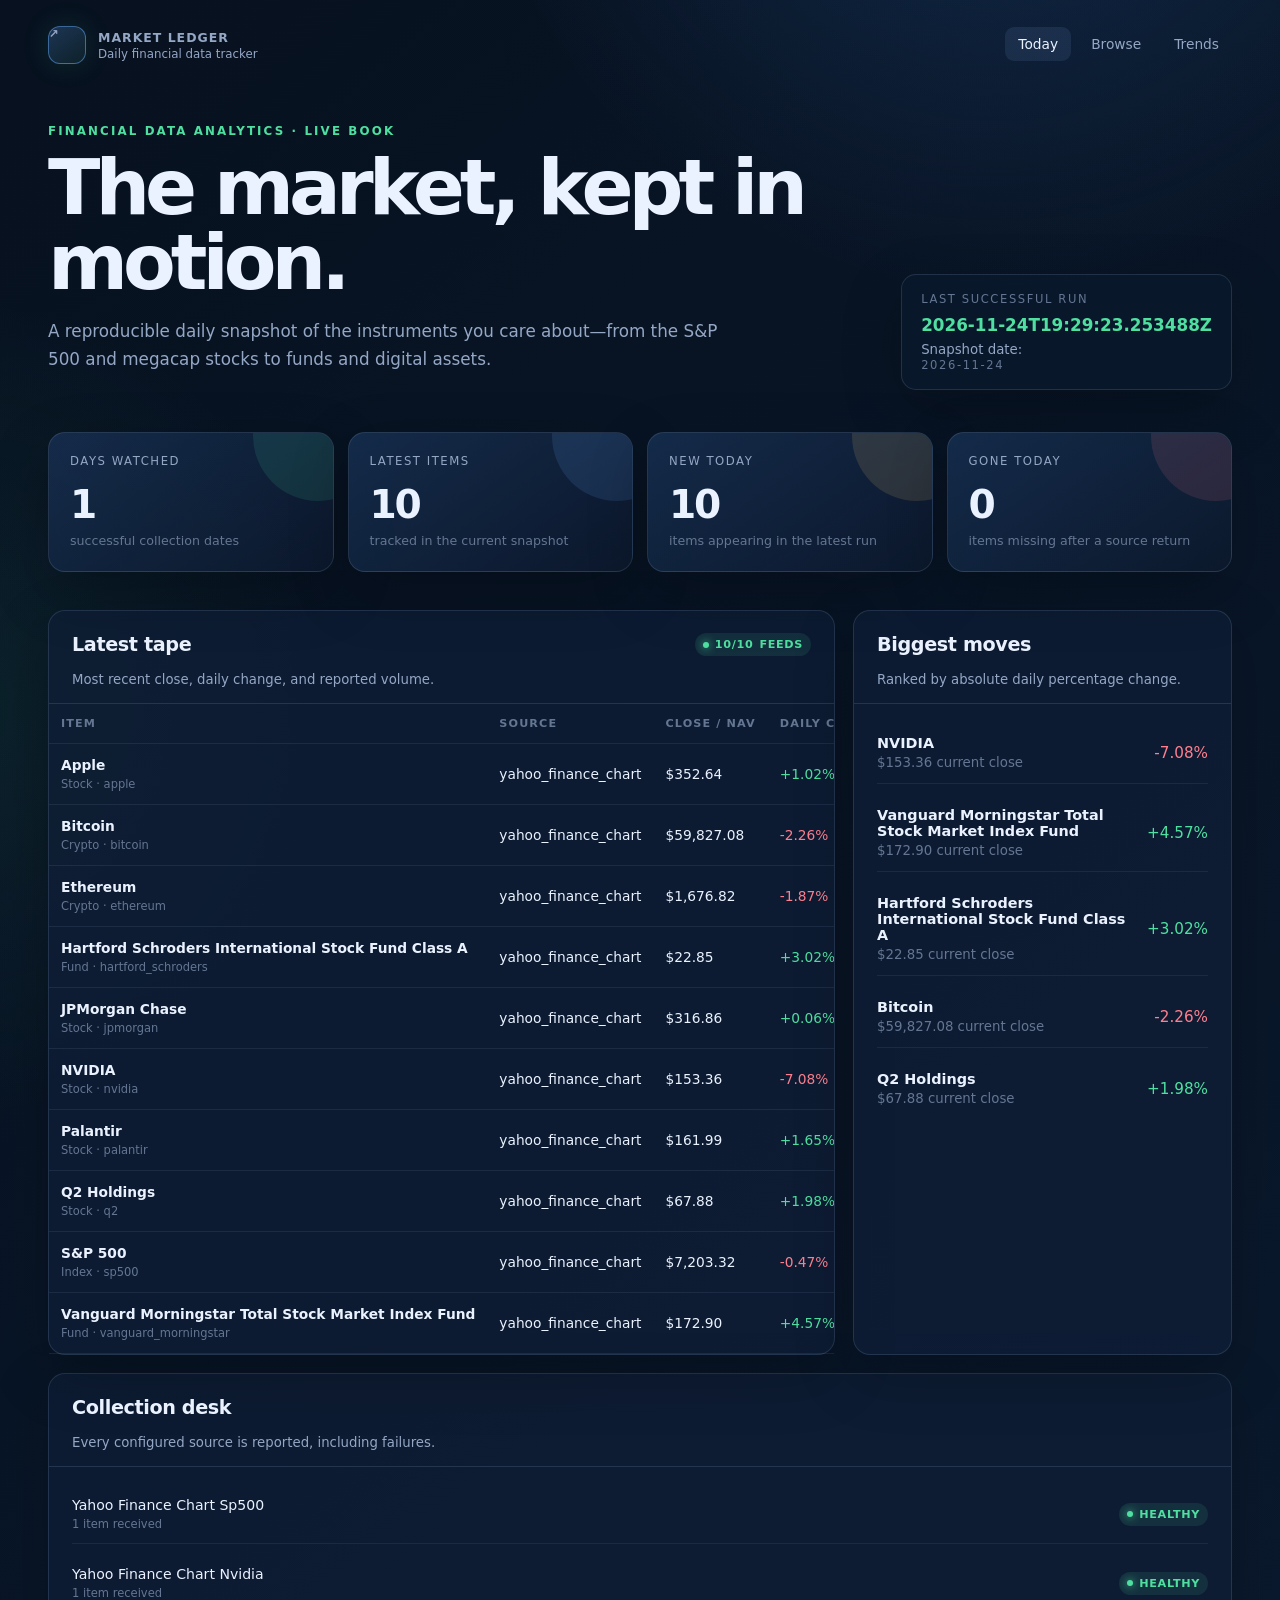
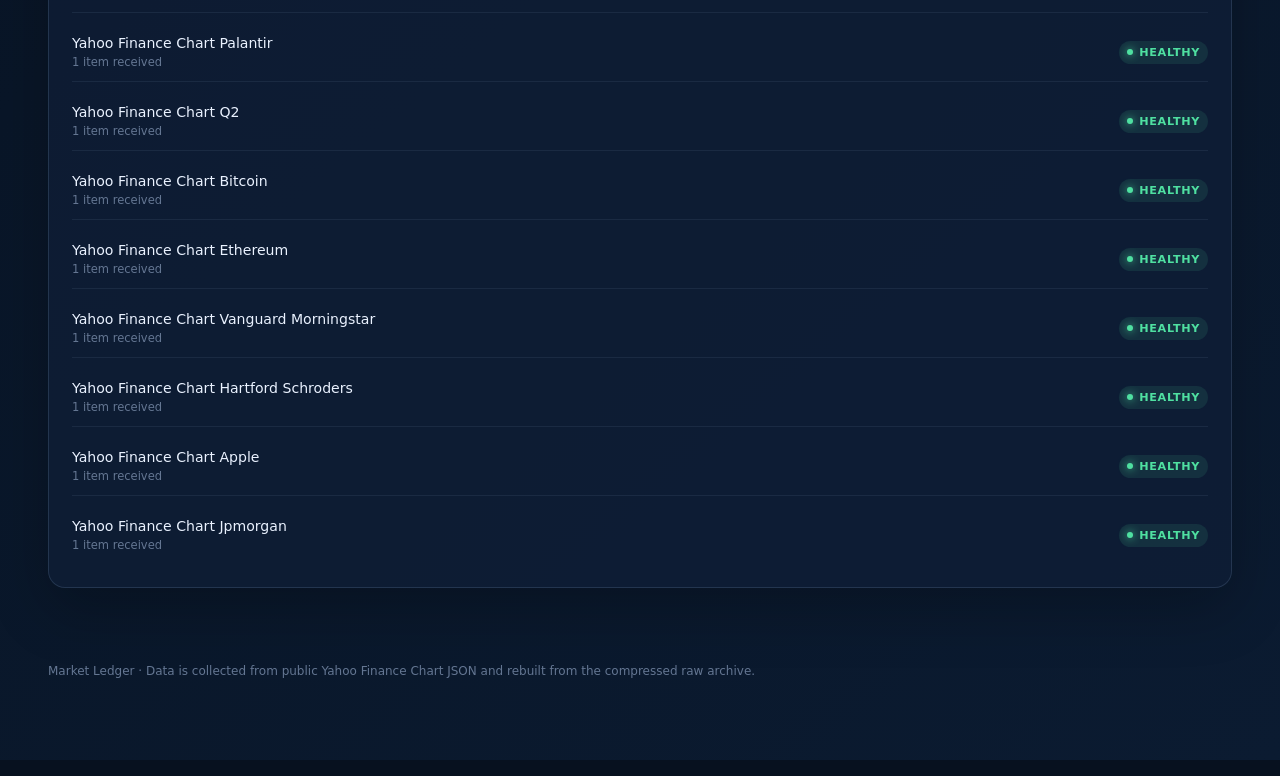
==== site/index.html @ 04d7727f "Build daily market data tracker" ====
<!doctype html>
<html lang="en">
<head>
  <meta charset="utf-8">
  <meta name="viewport" content="width=device-width, initial-scale=1">
  <meta name="theme-color" content="#07111f">
  <meta name="description" content="Daily market data tracker for ten stocks, funds, indexes, and crypto items.">
  <link rel="manifest" href="manifest.webmanifest">
  <link rel="icon" href="icon.svg" type="image/svg+xml">
  <link rel="stylesheet" href="styles.css">
  <title>Market Ledger · Today</title>
</head>
<body>
  <nav class="nav" aria-label="Primary navigation">
    <a class="brand" href="index.html"><span class="brand-mark">↗</span><span><strong>Market Ledger</strong><span>Daily financial data tracker</span></span></a>
    <div class="nav-links"><a href="index.html" aria-current="page">Today</a><a href="browse.html">Browse</a><a href="trends.html">Trends</a></div>
  </nav>
  <main class="shell">
    <section class="hero-row">
      <div>
        <p class="eyebrow">Financial Data Analytics · Live book</p>
        <h1>The market, kept in motion.</h1>
        <p class="lede">A reproducible daily snapshot of the instruments you care about—from the S&amp;P 500 and megacap stocks to funds and digital assets.</p>
      </div>
      <div class="hero-meta"><span>Last successful run</span><strong id="last-run">Loading…</strong><small>Snapshot date: <span id="run-date">—</span></small></div>
    </section>
    <section class="stat-grid" aria-label="Tracker summary">
      <article class="stat"><span class="stat-label">Days watched</span><strong class="stat-value" id="days-with-success">—</strong><span class="stat-note">successful collection dates</span></article>
      <article class="stat"><span class="stat-label">Latest items</span><strong class="stat-value" id="item-count">—</strong><span class="stat-note">tracked in the current snapshot</span></article>
      <article class="stat"><span class="stat-label">New today</span><strong class="stat-value" id="new-count">—</strong><span class="stat-note">items appearing in the latest run</span></article>
      <article class="stat"><span class="stat-label">Gone today</span><strong class="stat-value" id="gone-count">—</strong><span class="stat-note">items missing after a source return</span></article>
    </section>
    <section class="two-col">
      <article class="panel">
        <div class="panel-head"><div><h2>Latest tape</h2><p>Most recent close, daily change, and reported volume.</p></div><span class="status-pill"><span id="source-count">—</span> feeds</span></div>
        <div class="table-wrap"><table><thead><tr><th>Item</th><th>Source</th><th>Close / NAV</th><th>Daily change</th><th>Volume</th></tr></thead><tbody id="latest-values"><tr><td class="empty" colspan="5">Loading market data…</td></tr></tbody></table></div>
      </article>
      <aside class="panel"><div class="panel-head"><div><h2>Biggest moves</h2><p>Ranked by absolute daily percentage change.</p></div></div><div class="panel-body"><div class="move-list" id="biggest-moves"><div class="empty">Loading…</div></div></div></aside>
    </section>
    <section class="panel" style="margin-top:18px"><div class="panel-head"><div><h2>Collection desk</h2><p>Every configured source is reported, including failures.</p></div></div><div class="panel-body"><div class="source-list" id="source-list"><div class="empty">Loading source statuses…</div></div></div></section>
  </main>
  <footer class="footer">Market Ledger · Data is collected from public Yahoo Finance Chart JSON and rebuilt from the compressed raw archive.</footer>
  <p class="empty" data-error></p>
  <script src="app.js" defer></script>
  <script>if ("serviceWorker" in navigator) navigator.serviceWorker.register("service-worker.js");</script>
</body>
</html>
---- site/styles.css ----
:root {
  --ink: #eaf2ff;
  --muted: #94a7c5;
  --dim: #647692;
  --line: rgba(157, 183, 220, .16);
  --panel: rgba(15, 30, 54, .78);
  --panel-strong: #102442;
  --bg: #07111f;
  --bg-two: #0b1b31;
  --green: #4fe0a1;
  --blue: #66a9ff;
  --gold: #f5c66d;
  --red: #ff7f8e;
  --shadow: 0 20px 60px rgba(0, 0, 0, .24);
  font-family: Inter, ui-sans-serif, system-ui, -apple-system, BlinkMacSystemFont, "Segoe UI", sans-serif;
  color: var(--ink);
  background: var(--bg);
  font-synthesis: none;
}

* { box-sizing: border-box; }

body {
  margin: 0;
  min-width: 320px;
  min-height: 100vh;
  background:
    radial-gradient(circle at 78% -10%, rgba(67, 150, 255, .19), transparent 33rem),
    radial-gradient(circle at -5% 30%, rgba(54, 214, 149, .08), transparent 26rem),
    linear-gradient(140deg, var(--bg), var(--bg-two));
}

a { color: inherit; }

.nav {
  display: flex;
  align-items: center;
  justify-content: space-between;
  gap: 24px;
  max-width: 1240px;
  margin: 0 auto;
  padding: 24px 28px 16px;
}

.brand { display: flex; align-items: center; gap: 12px; text-decoration: none; }
.brand-mark {
  display: grid;
  place-items: center;
  width: 38px;
  height: 38px;
  border: 1px solid rgba(102, 169, 255, .5);
  border-radius: 12px;
  color: var(--green);
  background: linear-gradient(145deg, rgba(102, 169, 255, .24), rgba(79, 224, 161, .08));
  box-shadow: 0 0 28px rgba(79, 224, 161, .13);
  font-weight: 800;
}
.brand strong { display: block; letter-spacing: .08em; font-size: .78rem; text-transform: uppercase; }
.brand span { display: block; color: var(--muted); font-size: .74rem; margin-top: 2px; }
.nav-links { display: flex; gap: 7px; flex-wrap: wrap; }
.nav-links a {
  color: var(--muted);
  text-decoration: none;
  padding: 9px 13px;
  border-radius: 9px;
  font-size: .86rem;
}
.nav-links a:hover, .nav-links a[aria-current="page"] { color: var(--ink); background: rgba(116, 155, 210, .13); }

.shell { max-width: 1240px; margin: 0 auto; padding: 44px 28px 76px; }
.eyebrow { margin: 0 0 12px; color: var(--green); font-size: .74rem; font-weight: 800; letter-spacing: .18em; text-transform: uppercase; }
h1, h2, h3, p { margin-top: 0; }
h1 { max-width: 760px; margin-bottom: 16px; font-size: clamp(2.5rem, 6vw, 5.6rem); line-height: .98; letter-spacing: -.065em; }
h2 { font-size: 1.2rem; letter-spacing: -.02em; }
h3 { margin-bottom: 7px; font-size: 1rem; }
.lede { max-width: 680px; color: var(--muted); line-height: 1.7; font-size: 1.05rem; }
.hero-row { display: flex; justify-content: space-between; align-items: end; gap: 40px; margin-bottom: 42px; }
.hero-meta { min-width: 225px; padding: 17px 19px; border: 1px solid var(--line); border-radius: 15px; background: rgba(10, 25, 45, .72); box-shadow: var(--shadow); }
.hero-meta span { color: var(--dim); display: block; font-size: .72rem; letter-spacing: .14em; text-transform: uppercase; }
.hero-meta strong { display: block; margin: 9px 0 4px; color: var(--green); font-size: 1.05rem; }
.hero-meta small { color: var(--muted); }

.stat-grid { display: grid; grid-template-columns: repeat(4, minmax(0, 1fr)); gap: 14px; margin-bottom: 38px; }
.stat {
  position: relative;
  min-height: 140px;
  padding: 21px;
  overflow: hidden;
  border: 1px solid var(--line);
  border-radius: 17px;
  background: linear-gradient(145deg, rgba(22, 46, 79, .88), rgba(12, 25, 45, .85));
  box-shadow: var(--shadow);
}
.stat::after { content: ""; position: absolute; width: 130px; height: 130px; right: -50px; top: -62px; border-radius: 50%; background: rgba(79, 224, 161, .11); }
.stat:nth-child(2)::after { background: rgba(102, 169, 255, .13); }
.stat:nth-child(3)::after { background: rgba(245, 198, 109, .13); }
.stat:nth-child(4)::after { background: rgba(255, 127, 142, .12); }
.stat-label { display: block; color: var(--muted); font-size: .73rem; letter-spacing: .13em; text-transform: uppercase; }
.stat-value { display: block; margin: 17px 0 5px; font-size: 2.45rem; line-height: 1; letter-spacing: -.06em; }
.stat-note { color: var(--dim); font-size: .79rem; }

.two-col { display: grid; grid-template-columns: minmax(0, 1.35fr) minmax(300px, .65fr); gap: 18px; }
.panel { border: 1px solid var(--line); border-radius: 17px; background: var(--panel); box-shadow: var(--shadow); }
.panel-head { display: flex; align-items: start; justify-content: space-between; gap: 18px; padding: 22px 23px 16px; border-bottom: 1px solid var(--line); }
.panel-head p { margin-bottom: 0; color: var(--muted); font-size: .83rem; }
.panel-body { padding: 18px 23px 23px; }
.source-list { display: grid; gap: 10px; }
.source-row { display: flex; align-items: center; justify-content: space-between; gap: 12px; padding: 12px 0; border-bottom: 1px solid rgba(157, 183, 220, .09); }
.source-row:last-child { border-bottom: 0; }
.source-name { font-size: .88rem; }
.source-name small { display: block; color: var(--dim); margin-top: 4px; font-size: .72rem; }
.status-pill { display: inline-flex; align-items: center; gap: 6px; padding: 5px 8px; border-radius: 999px; background: rgba(79, 224, 161, .1); color: var(--green); font-size: .7rem; font-weight: 800; letter-spacing: .06em; text-transform: uppercase; }
.status-pill::before { content: ""; width: 6px; height: 6px; border-radius: 50%; background: currentColor; box-shadow: 0 0 9px currentColor; }
.status-pill.bad { background: rgba(255, 127, 142, .1); color: var(--red); }
.muted { color: var(--muted); }

.table-wrap { overflow-x: auto; }
table { width: 100%; border-collapse: collapse; font-size: .86rem; }
th, td { padding: 13px 12px; border-bottom: 1px solid rgba(157, 183, 220, .1); text-align: left; white-space: nowrap; }
th { color: var(--dim); font-size: .7rem; letter-spacing: .1em; text-transform: uppercase; font-weight: 700; }
tbody tr:hover { background: rgba(115, 160, 218, .06); }
.item-cell strong { display: block; }
.item-cell small { color: var(--dim); display: block; margin-top: 4px; }
.positive { color: var(--green); }
.negative { color: var(--red); }
.neutral { color: var(--muted); }
.big-number { font-variant-numeric: tabular-nums; }
.move-list { display: grid; gap: 10px; }
.move { display: flex; align-items: center; justify-content: space-between; gap: 12px; padding: 13px 0; border-bottom: 1px solid rgba(157, 183, 220, .09); }
.move:last-child { border-bottom: 0; }
.move strong { display: block; font-size: .9rem; }
.move small { display: block; color: var(--dim); margin-top: 4px; }
.move-value { font-size: .95rem; font-variant-numeric: tabular-nums; }

.page-title { margin-bottom: 30px; }
.page-title h1 { font-size: clamp(2.4rem, 5vw, 4.5rem); }
.controls { display: grid; grid-template-columns: 1.4fr repeat(3, minmax(130px, 1fr)); gap: 10px; padding: 15px; margin-bottom: 18px; }
label { display: grid; gap: 7px; color: var(--dim); font-size: .7rem; letter-spacing: .1em; text-transform: uppercase; }
input, select { width: 100%; border: 1px solid var(--line); border-radius: 9px; padding: 11px 12px; color: var(--ink); background: rgba(5, 15, 28, .72); font: inherit; outline: none; }
input:focus, select:focus { border-color: rgba(102, 169, 255, .7); box-shadow: 0 0 0 3px rgba(102, 169, 255, .12); }
.shortlist-note { color: var(--muted); font-size: .82rem; }
.star { border: 0; background: transparent; color: var(--dim); cursor: pointer; font-size: 1.3rem; line-height: 1; padding: 0 6px; }
.star:hover, .star.on { color: var(--gold); }
.apply { color: var(--blue); text-decoration: none; font-size: .79rem; }
.apply:hover { text-decoration: underline; }

.finding-grid { display: grid; grid-template-columns: repeat(2, minmax(0, 1fr)); gap: 18px; }
.finding { padding: 23px; }
.finding h2 { margin-bottom: 9px; font-size: 1.25rem; }
.finding p { min-height: 53px; margin-bottom: 20px; color: var(--muted); font-size: .87rem; line-height: 1.6; }
.chart { width: 100%; min-height: 180px; border-top: 1px solid rgba(157, 183, 220, .1); padding-top: 15px; }
.chart svg { display: block; width: 100%; height: 180px; overflow: visible; }
.chart-empty { display: grid; min-height: 160px; place-items: center; color: var(--dim); font-size: .85rem; }
.trend-controls { display: grid; grid-template-columns: minmax(180px, 1fr) minmax(180px, .8fr); gap: 12px; margin-bottom: 18px; }
.check-grid { display: flex; flex-wrap: wrap; gap: 8px; margin-top: 10px; }
.check-grid label { display: flex; align-items: center; gap: 6px; padding: 7px 9px; border: 1px solid var(--line); border-radius: 8px; color: var(--muted); font-size: .75rem; letter-spacing: 0; text-transform: none; cursor: pointer; }
.check-grid input { width: auto; accent-color: var(--green); }
.footer { max-width: 1240px; margin: 0 auto; padding: 0 28px 34px; color: var(--dim); font-size: .75rem; }
.empty { padding: 24px; color: var(--muted); text-align: center; }

@media (max-width: 860px) {
  .nav { align-items: flex-start; flex-direction: column; }
  .hero-row, .two-col { display: grid; grid-template-columns: 1fr; }
  .hero-meta { min-width: 0; }
  .stat-grid { grid-template-columns: repeat(2, minmax(0, 1fr)); }
  .controls, .trend-controls { grid-template-columns: 1fr 1fr; }
  .finding-grid { grid-template-columns: 1fr; }
}
@media (max-width: 520px) {
  .shell { padding-inline: 17px; }
  .nav { padding-inline: 17px; }
  .footer { padding-inline: 17px; }
  .stat-grid, .controls, .trend-controls { grid-template-columns: 1fr; }
  h1 { font-size: 3rem; }
}
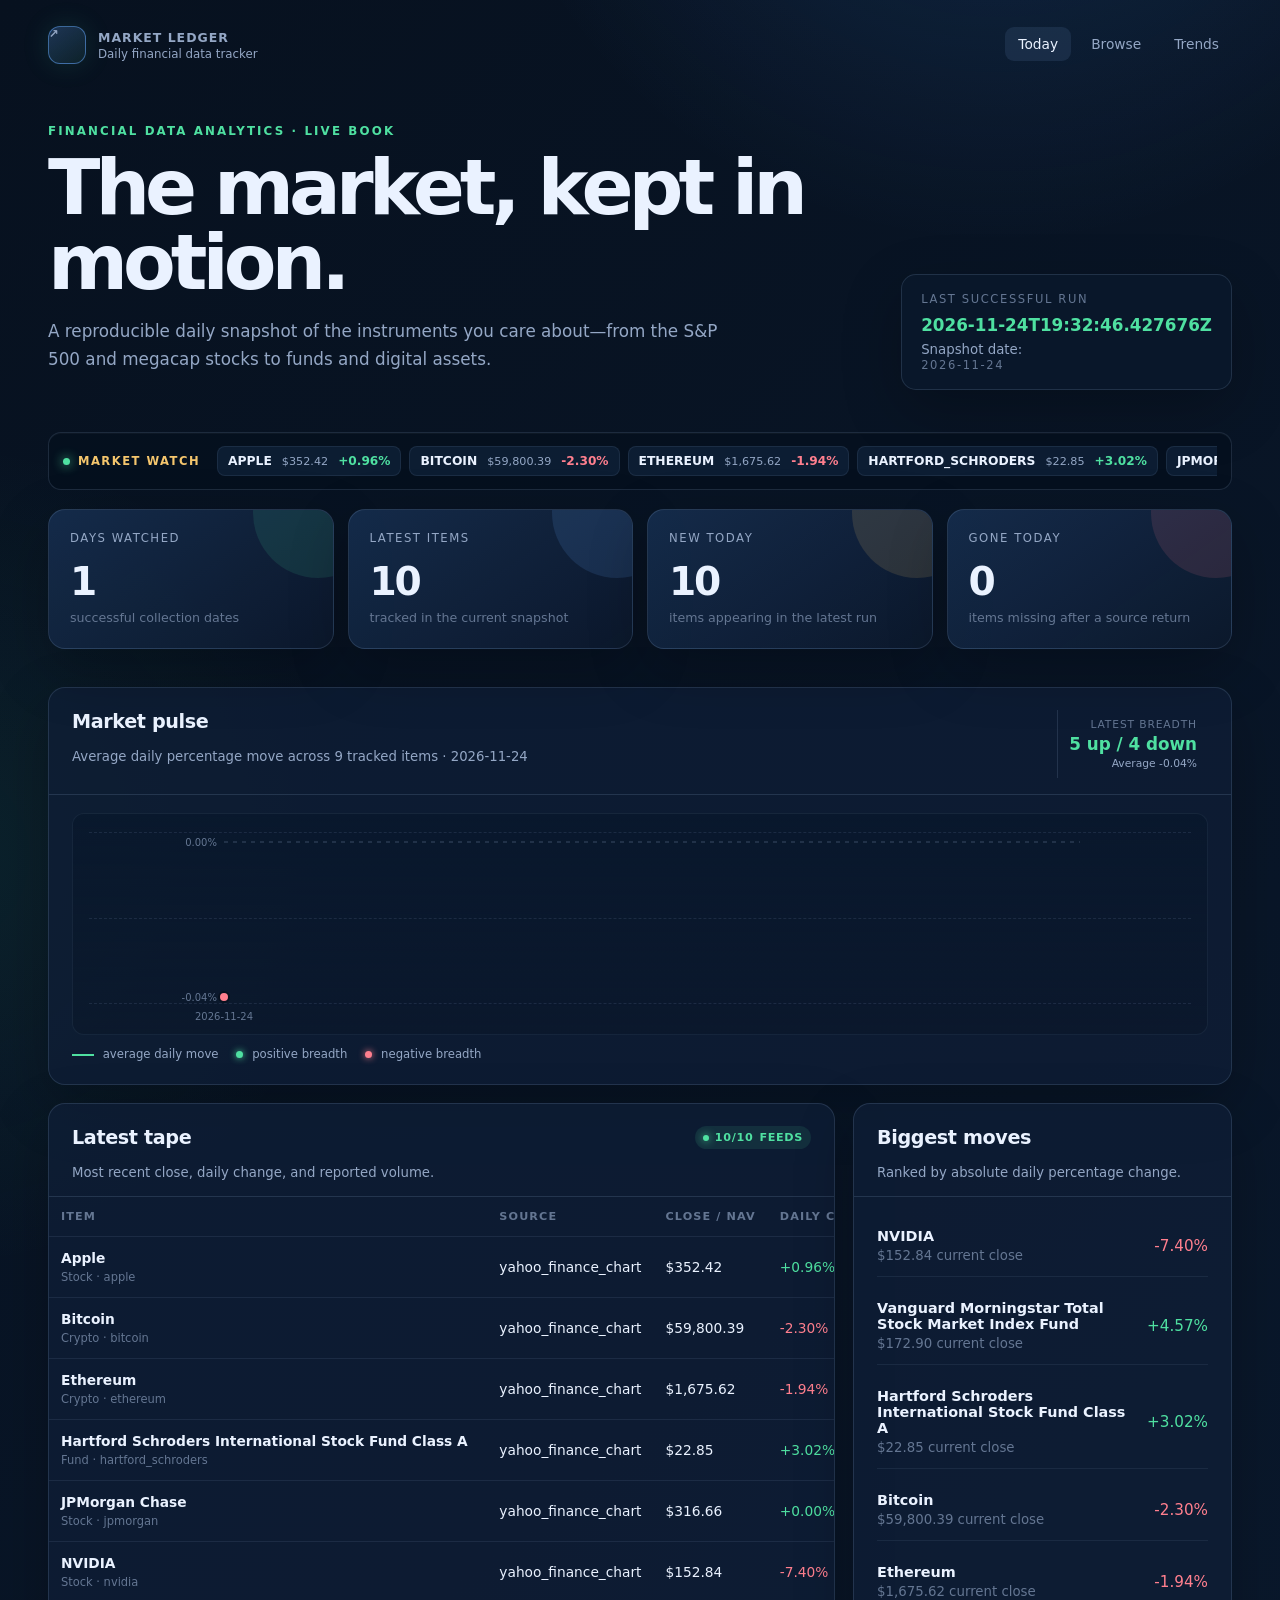
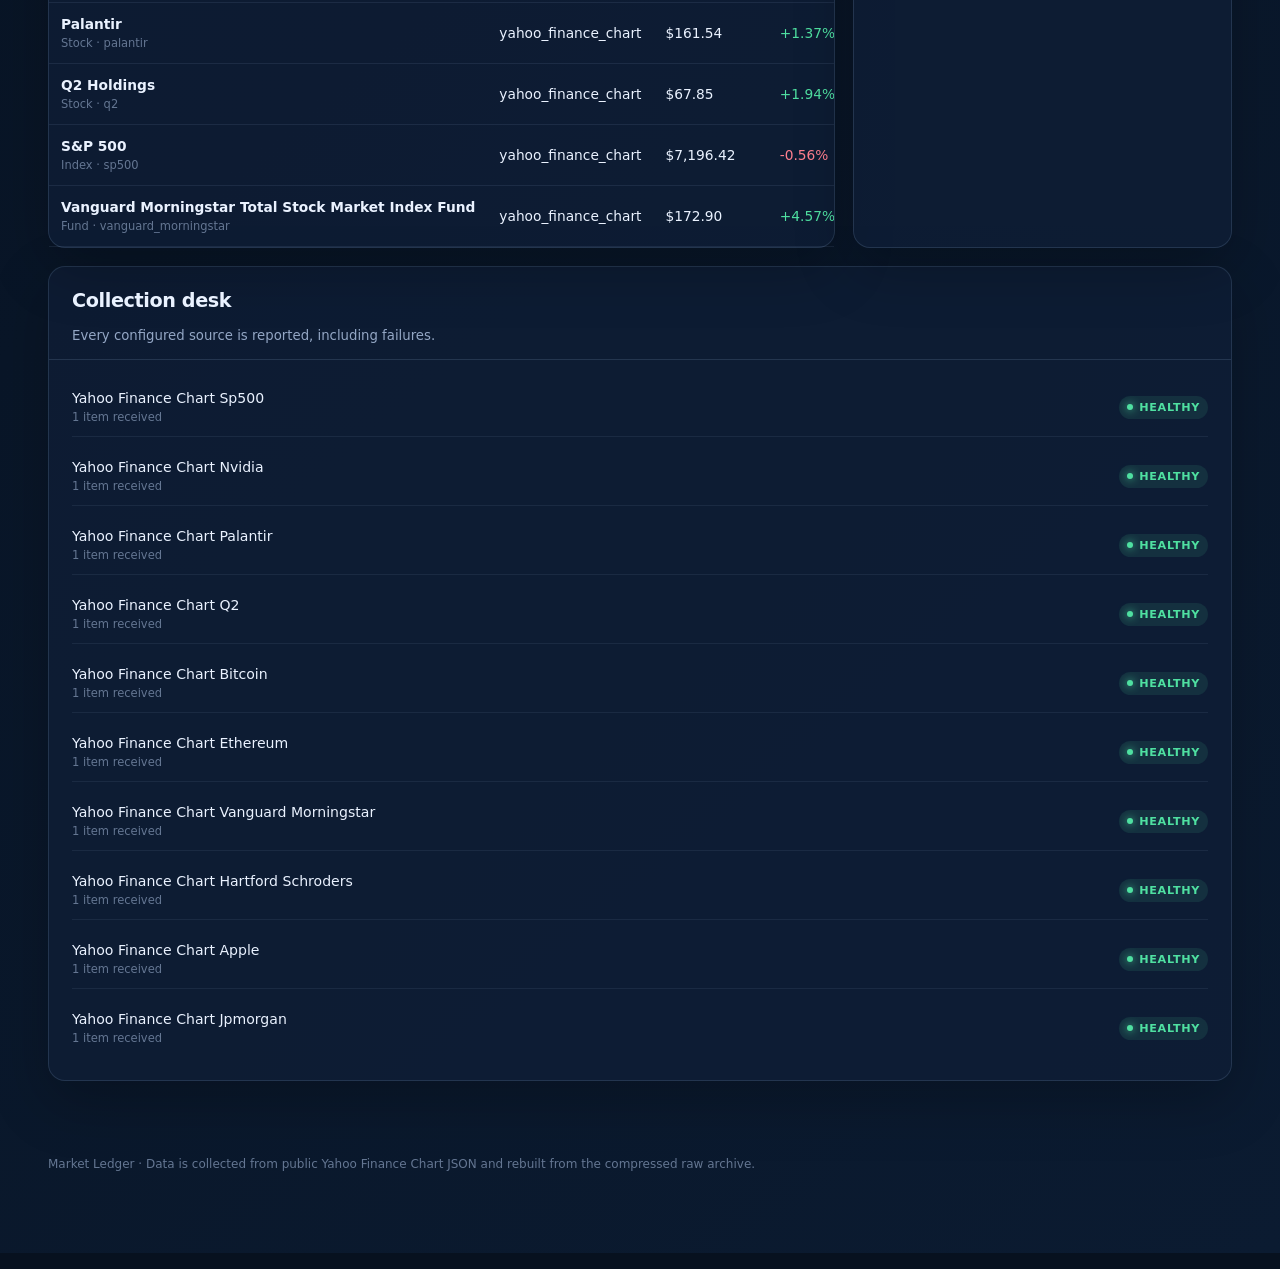
==== commit 7d52604c: "Add market terminal pulse chart" ====
--- a/site/index.html
+++ b/site/index.html
@@ -24,11 +24,22 @@
       </div>
       <div class="hero-meta"><span>Last successful run</span><strong id="last-run">Loading…</strong><small>Snapshot date: <span id="run-date">—</span></small></div>
     </section>
+    <section class="ticker-band" aria-label="Market ticker">
+      <div class="ticker-label"><span class="live-dot"></span> Market watch</div>
+      <div class="ticker-track" id="ticker-strip"><span class="ticker-loading">Loading latest quotes…</span></div>
+    </section>
     <section class="stat-grid" aria-label="Tracker summary">
       <article class="stat"><span class="stat-label">Days watched</span><strong class="stat-value" id="days-with-success">—</strong><span class="stat-note">successful collection dates</span></article>
       <article class="stat"><span class="stat-label">Latest items</span><strong class="stat-value" id="item-count">—</strong><span class="stat-note">tracked in the current snapshot</span></article>
       <article class="stat"><span class="stat-label">New today</span><strong class="stat-value" id="new-count">—</strong><span class="stat-note">items appearing in the latest run</span></article>
       <article class="stat"><span class="stat-label">Gone today</span><strong class="stat-value" id="gone-count">—</strong><span class="stat-note">items missing after a source return</span></article>
+    </section>
+    <section class="panel pulse-panel">
+      <div class="panel-head">
+        <div><h2>Market pulse</h2><p id="market-pulse-caption">Daily breadth across every tracked item.</p></div>
+        <div class="pulse-signal"><span>Latest breadth</span><strong id="pulse-breadth">—</strong><small id="pulse-average">—</small></div>
+      </div>
+      <div class="panel-body pulse-body"><div class="chart-shell"><div class="chart-grid-lines"><i></i><i></i><i></i></div><div id="market-pulse-chart" class="pulse-chart"><div class="chart-empty">Loading market pulse…</div></div></div><div class="pulse-legend"><span><i class="legend-line"></i> average daily move</span><span><i class="legend-dot up"></i> positive breadth</span><span><i class="legend-dot down"></i> negative breadth</span></div></div>
     </section>
     <section class="two-col">
       <article class="panel">
--- a/site/styles.css
+++ b/site/styles.css
@@ -80,6 +80,17 @@
 .hero-meta strong { display: block; margin: 9px 0 4px; color: var(--green); font-size: 1.05rem; }
 .hero-meta small { color: var(--muted); }
 
+.ticker-band { display: flex; align-items: center; gap: 17px; min-height: 58px; margin: 0 0 19px; padding: 9px 14px; overflow: hidden; border: 1px solid var(--line); border-radius: 13px; background: rgba(5, 16, 30, .72); box-shadow: inset 0 1px rgba(255, 255, 255, .03); }
+.ticker-label { display: flex; align-items: center; gap: 8px; flex: 0 0 auto; color: var(--gold); font-size: .72rem; font-weight: 800; letter-spacing: .13em; text-transform: uppercase; }
+.live-dot { width: 7px; height: 7px; border-radius: 50%; background: var(--green); box-shadow: 0 0 11px var(--green); }
+.ticker-track { display: flex; align-items: stretch; gap: 8px; min-width: 0; overflow-x: auto; scrollbar-width: none; }
+.ticker-track::-webkit-scrollbar { display: none; }
+.ticker-chip { display: inline-flex; align-items: center; gap: 10px; flex: 0 0 auto; padding: 7px 10px; border: 1px solid rgba(157, 183, 220, .1); border-radius: 8px; background: rgba(22, 44, 74, .48); font-size: .76rem; }
+.ticker-chip strong { color: var(--ink); font-size: .77rem; }
+.ticker-chip small { color: var(--muted); font-size: .7rem; }
+.ticker-chip .positive, .ticker-chip .negative { font-variant-numeric: tabular-nums; font-weight: 800; }
+.ticker-loading { color: var(--dim); font-size: .78rem; }
+
 .stat-grid { display: grid; grid-template-columns: repeat(4, minmax(0, 1fr)); gap: 14px; margin-bottom: 38px; }
 .stat {
   position: relative;
@@ -98,6 +109,24 @@
 .stat-label { display: block; color: var(--muted); font-size: .73rem; letter-spacing: .13em; text-transform: uppercase; }
 .stat-value { display: block; margin: 17px 0 5px; font-size: 2.45rem; line-height: 1; letter-spacing: -.06em; }
 .stat-note { color: var(--dim); font-size: .79rem; }
+
+.pulse-panel { margin-bottom: 18px; }
+.pulse-signal { min-width: 132px; padding: 8px 11px; border-left: 1px solid var(--line); text-align: right; }
+.pulse-signal span, .pulse-signal small { display: block; color: var(--dim); font-size: .67rem; letter-spacing: .08em; text-transform: uppercase; }
+.pulse-signal strong { display: block; margin: 3px 0; color: var(--green); font-size: 1.05rem; font-variant-numeric: tabular-nums; }
+.pulse-signal small { color: var(--muted); letter-spacing: 0; text-transform: none; }
+.pulse-body { padding-top: 9px; }
+.chart-shell { position: relative; min-height: 220px; overflow: hidden; border: 1px solid rgba(157, 183, 220, .08); border-radius: 12px; background: linear-gradient(180deg, rgba(8, 23, 43, .72), rgba(7, 17, 31, .28)); }
+.chart-grid-lines { position: absolute; inset: 18px 16px 30px; display: flex; flex-direction: column; justify-content: space-between; pointer-events: none; }
+.chart-grid-lines i { display: block; width: 100%; border-top: 1px dashed rgba(157, 183, 220, .12); }
+.pulse-chart { position: relative; z-index: 1; min-height: 220px; padding: 10px 10px 0; }
+.pulse-chart svg { display: block; width: 100%; height: 205px; overflow: visible; }
+.pulse-chart .chart-empty { min-height: 205px; }
+.pulse-legend { display: flex; gap: 18px; flex-wrap: wrap; margin-top: 12px; color: var(--muted); font-size: .73rem; }
+.legend-line { display: inline-block; width: 22px; margin-right: 5px; border-top: 2px solid var(--green); vertical-align: middle; }
+.legend-dot { display: inline-block; width: 7px; height: 7px; margin: 0 5px 1px 0; border-radius: 50%; vertical-align: middle; }
+.legend-dot.up { background: var(--green); box-shadow: 0 0 7px var(--green); }
+.legend-dot.down { background: var(--red); box-shadow: 0 0 7px var(--red); }
 
 .two-col { display: grid; grid-template-columns: minmax(0, 1.35fr) minmax(300px, .65fr); gap: 18px; }
 .panel { border: 1px solid var(--line); border-radius: 17px; background: var(--panel); box-shadow: var(--shadow); }
@@ -172,4 +201,6 @@
   .footer { padding-inline: 17px; }
   .stat-grid, .controls, .trend-controls { grid-template-columns: 1fr; }
   h1 { font-size: 3rem; }
-}
+  .ticker-label { display: none; }
+  .pulse-signal { min-width: 112px; }
+}
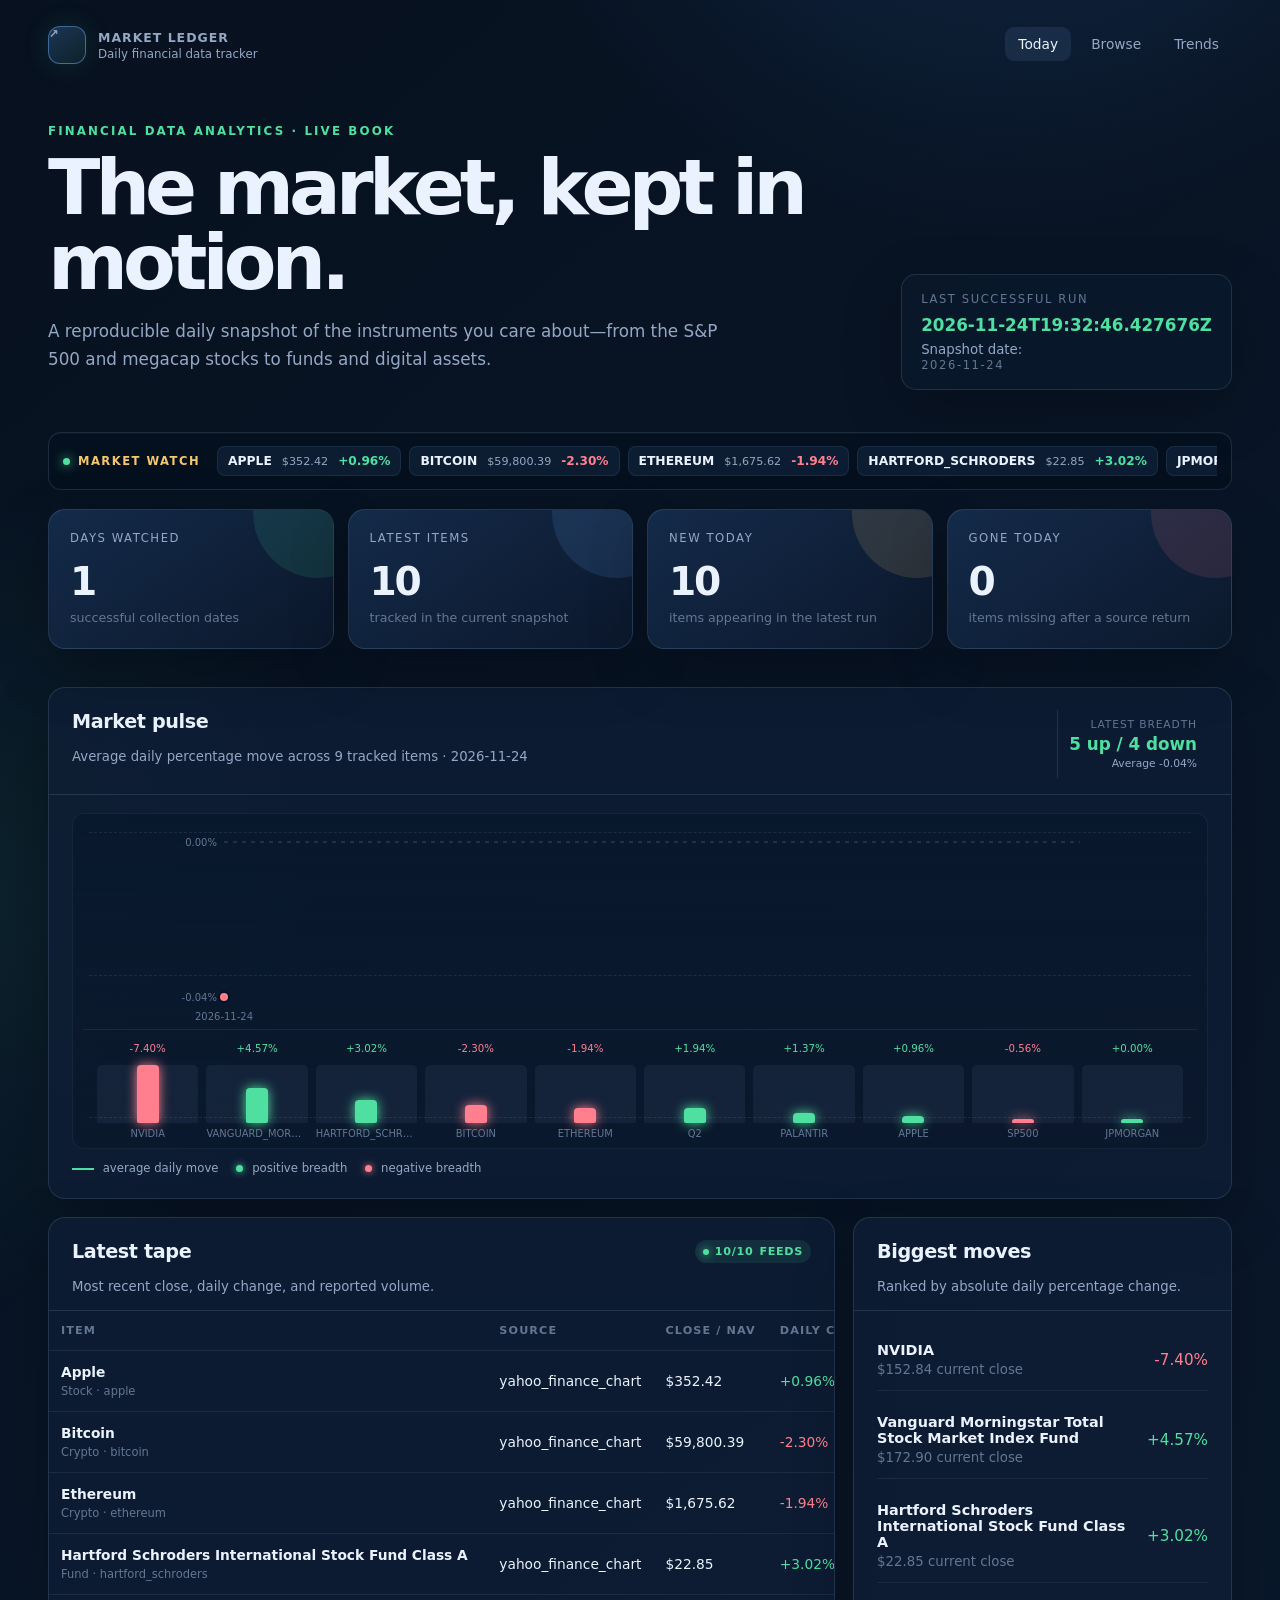
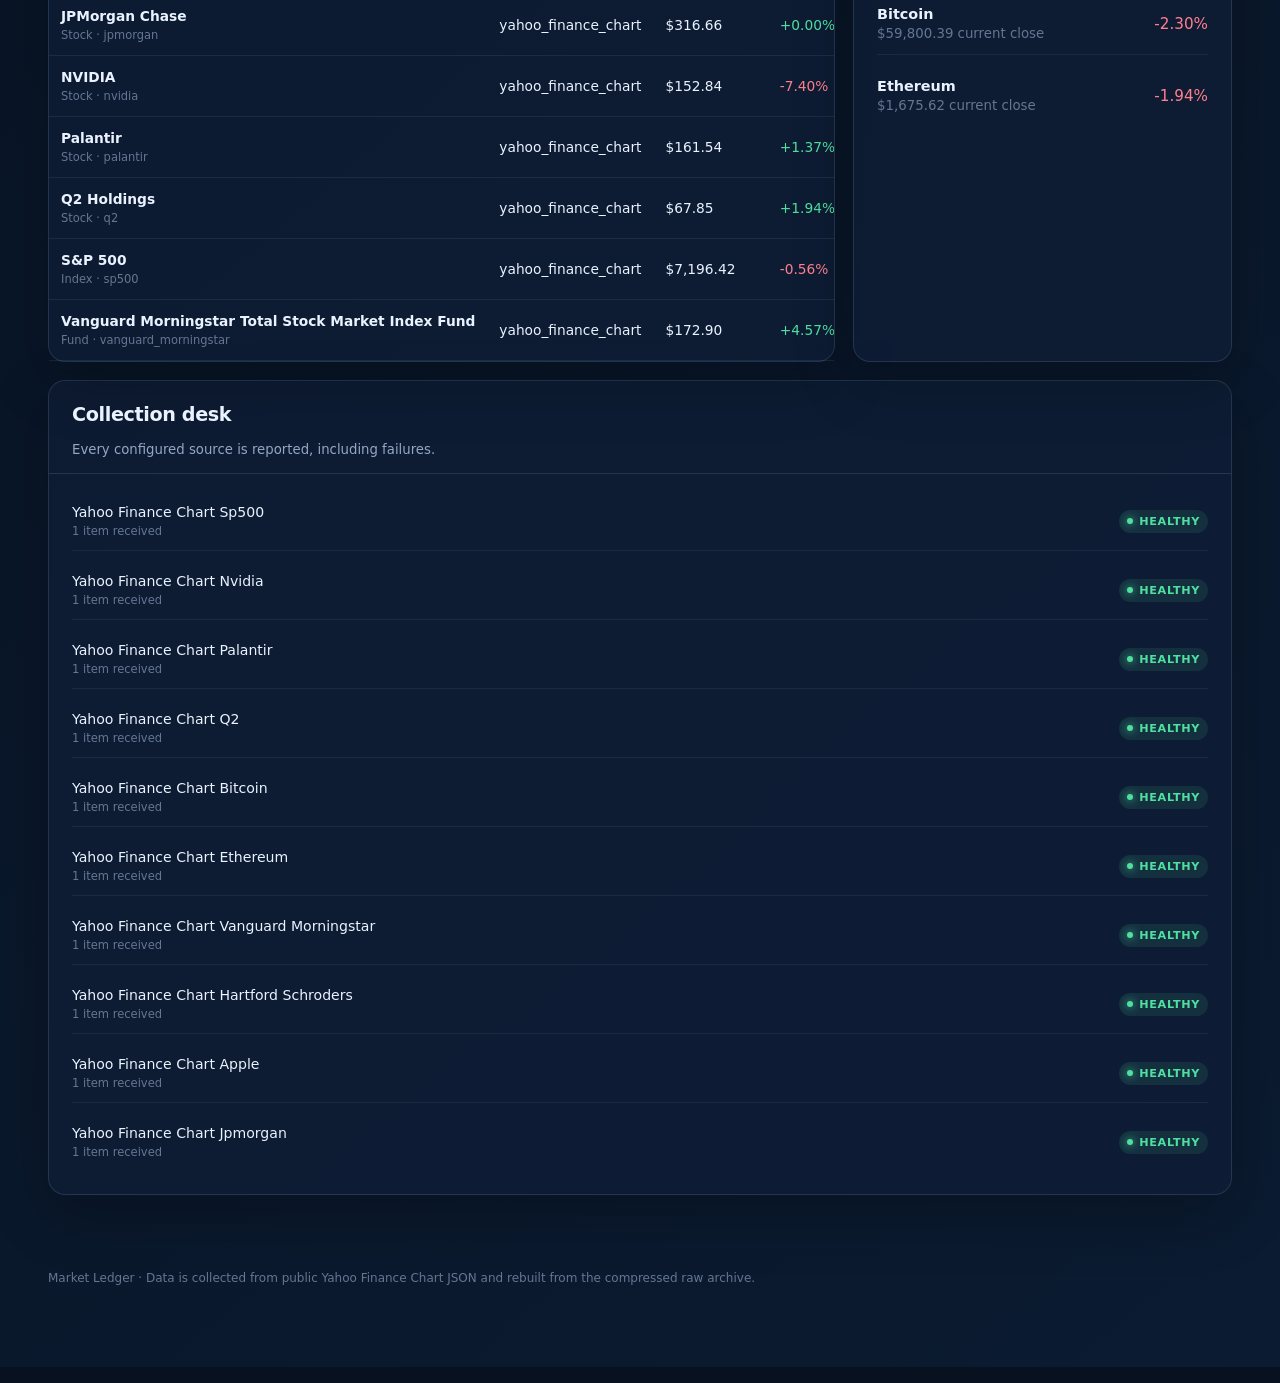
==== commit e1de846b: "Make market pulse visually prominent" ====
--- a/site/index.html
+++ b/site/index.html
@@ -7,7 +7,7 @@
   <meta name="description" content="Daily market data tracker for ten stocks, funds, indexes, and crypto items.">
   <link rel="manifest" href="manifest.webmanifest">
   <link rel="icon" href="icon.svg" type="image/svg+xml">
-  <link rel="stylesheet" href="styles.css">
+  <link rel="stylesheet" href="styles.css?v=market-terminal-3">
   <title>Market Ledger · Today</title>
 </head>
 <body>
@@ -52,7 +52,7 @@
   </main>
   <footer class="footer">Market Ledger · Data is collected from public Yahoo Finance Chart JSON and rebuilt from the compressed raw archive.</footer>
   <p class="empty" data-error></p>
-  <script src="app.js" defer></script>
+  <script src="app.js?v=market-terminal-3" defer></script>
   <script>if ("serviceWorker" in navigator) navigator.serviceWorker.register("service-worker.js");</script>
 </body>
 </html>
--- a/site/styles.css
+++ b/site/styles.css
@@ -122,6 +122,14 @@
 .pulse-chart { position: relative; z-index: 1; min-height: 220px; padding: 10px 10px 0; }
 .pulse-chart svg { display: block; width: 100%; height: 205px; overflow: visible; }
 .pulse-chart .chart-empty { min-height: 205px; }
+.pulse-bars { display: grid; grid-template-columns: repeat(10, minmax(34px, 1fr)); gap: 8px; align-items: end; padding: 12px 14px 4px; border-top: 1px solid rgba(157, 183, 220, .1); }
+.pulse-bar { display: grid; grid-template-rows: 18px 58px 16px; gap: 5px; min-width: 0; text-align: center; }
+.pulse-bar-value { overflow: hidden; font-size: .64rem; font-variant-numeric: tabular-nums; text-overflow: ellipsis; white-space: nowrap; }
+.pulse-bar-track { display: flex; align-items: end; justify-content: center; height: 58px; border-radius: 5px 5px 2px 2px; background: rgba(157, 183, 220, .07); }
+.pulse-bar-track i { display: block; width: min(22px, 70%); border-radius: 4px 4px 2px 2px; box-shadow: 0 0 12px currentColor; }
+.pulse-bar-track i.positive { background: var(--green); color: var(--green); }
+.pulse-bar-track i.negative { background: var(--red); color: var(--red); }
+.pulse-bar small { overflow: hidden; color: var(--dim); font-size: .62rem; text-overflow: ellipsis; white-space: nowrap; }
 .pulse-legend { display: flex; gap: 18px; flex-wrap: wrap; margin-top: 12px; color: var(--muted); font-size: .73rem; }
 .legend-line { display: inline-block; width: 22px; margin-right: 5px; border-top: 2px solid var(--green); vertical-align: middle; }
 .legend-dot { display: inline-block; width: 7px; height: 7px; margin: 0 5px 1px 0; border-radius: 50%; vertical-align: middle; }
@@ -203,4 +211,5 @@
   h1 { font-size: 3rem; }
   .ticker-label { display: none; }
   .pulse-signal { min-width: 112px; }
-}
+  .pulse-bars { grid-template-columns: repeat(5, minmax(42px, 1fr)); row-gap: 14px; }
+}
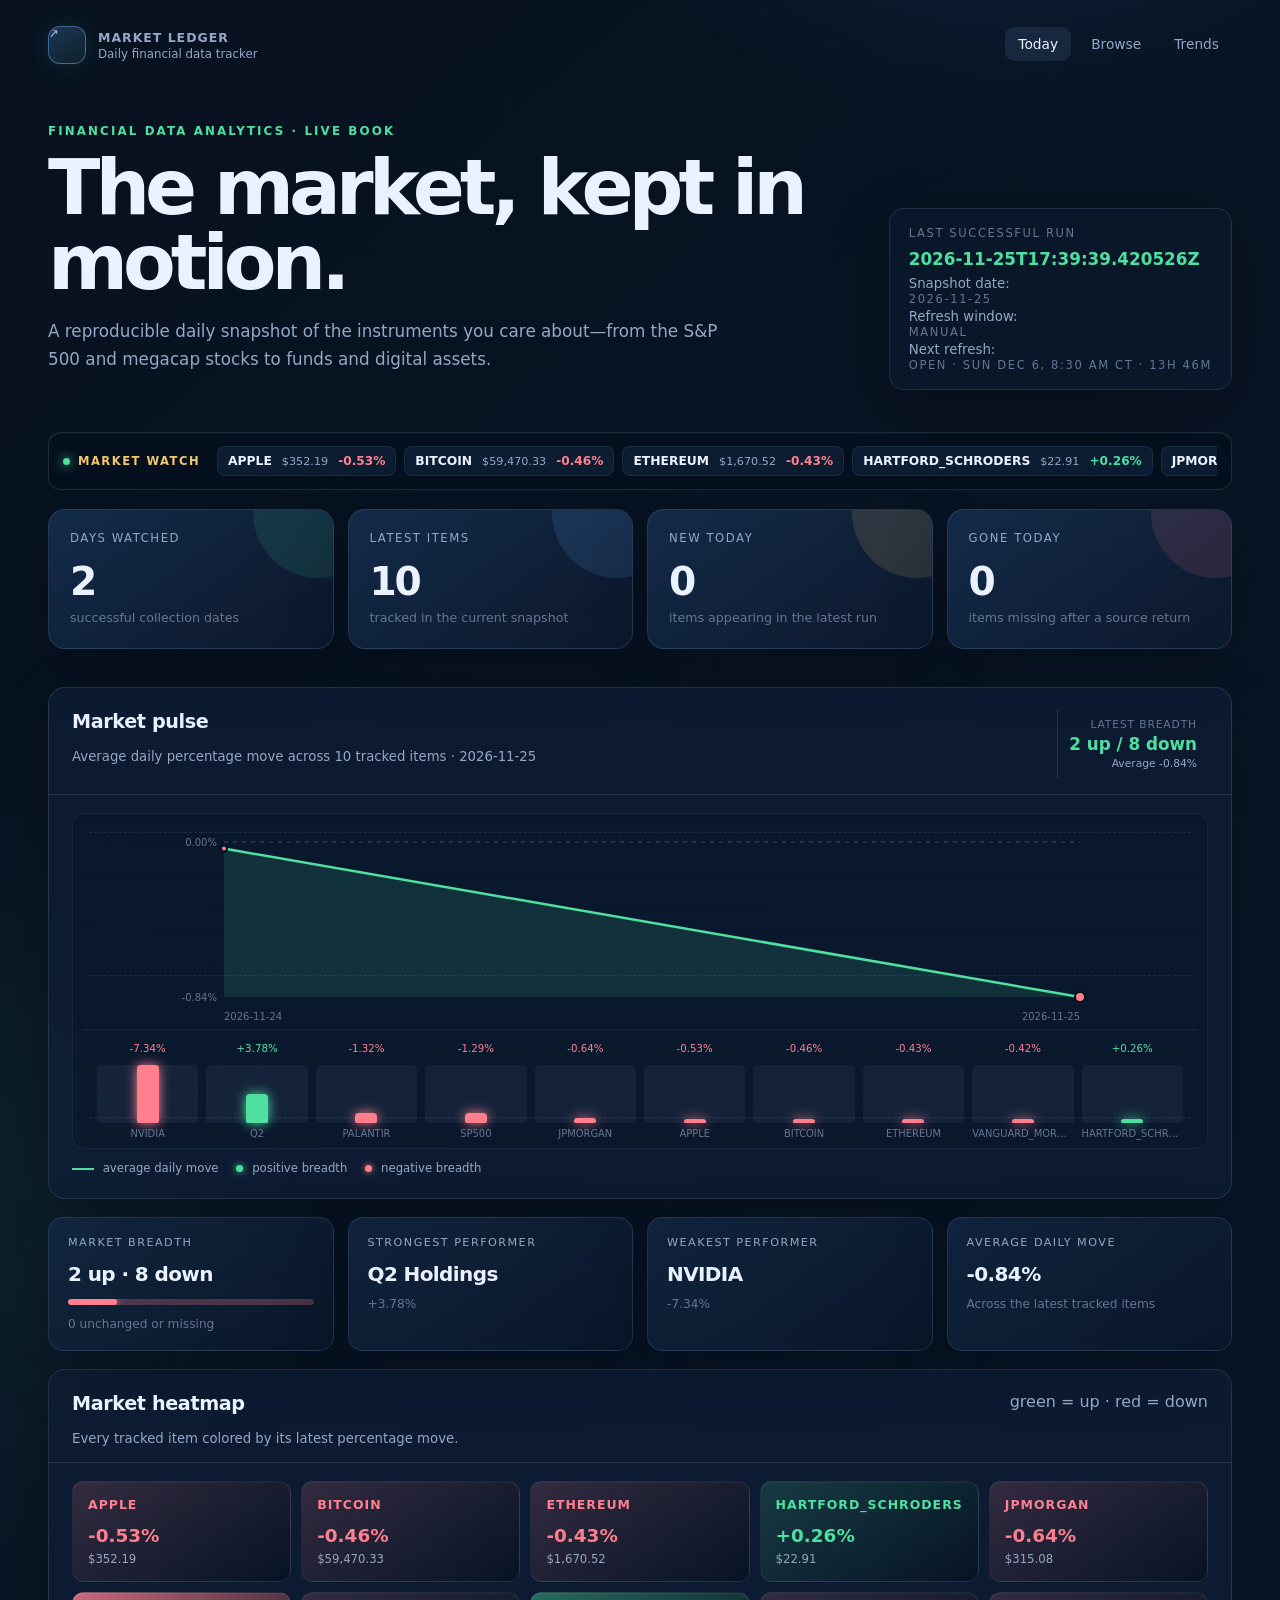
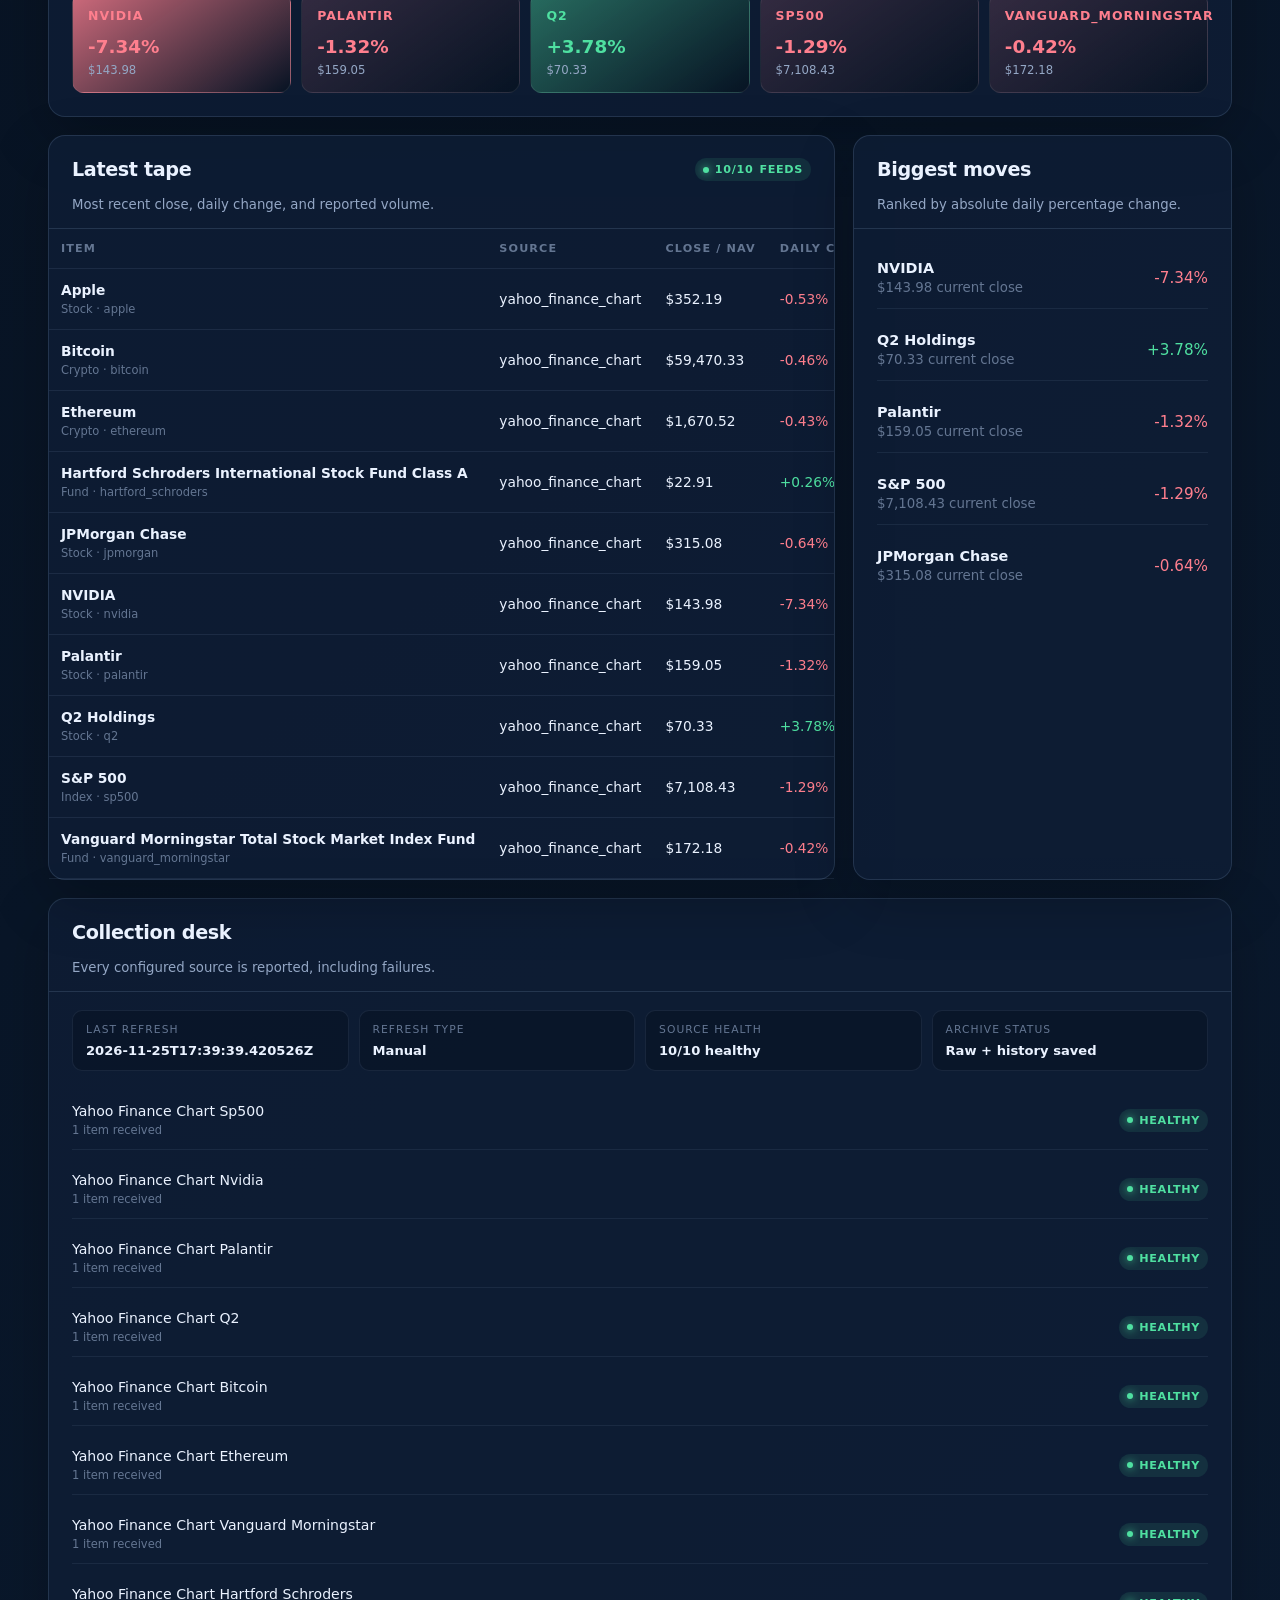
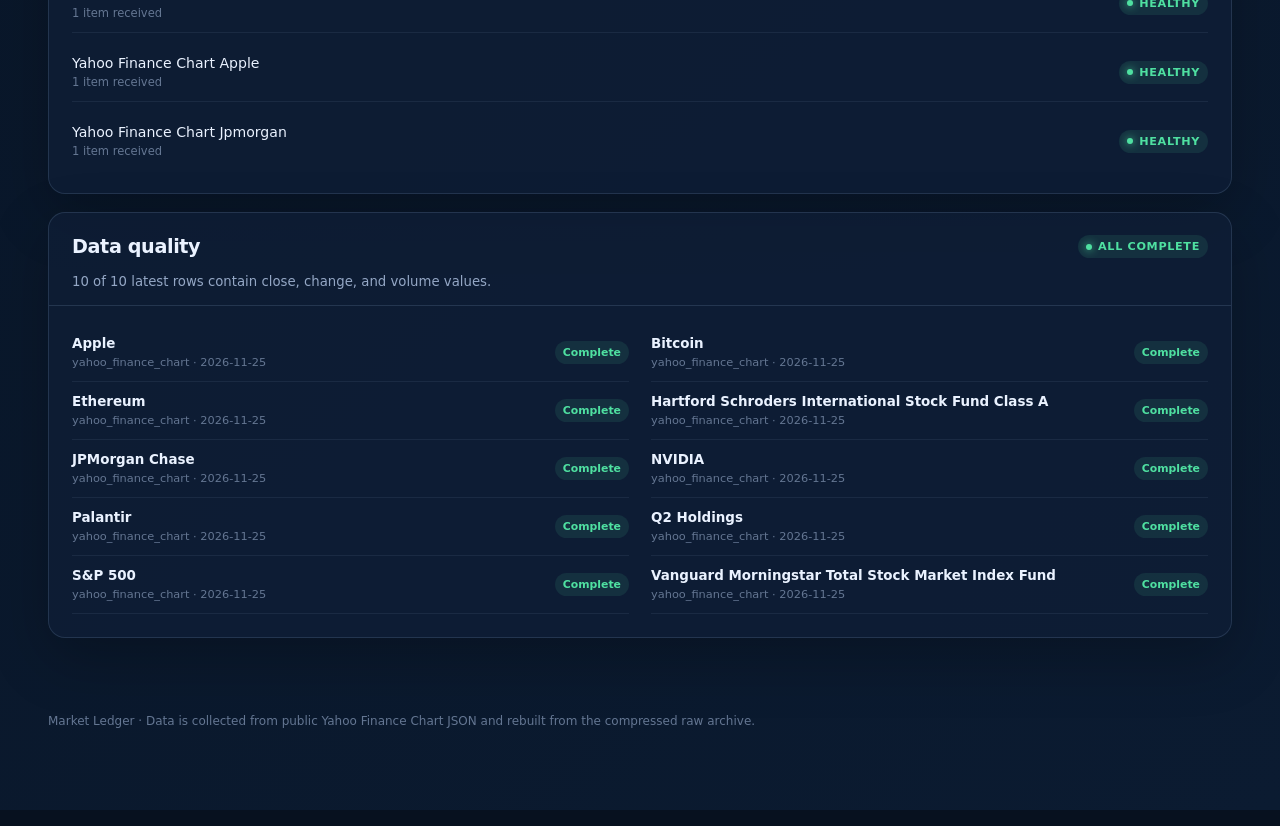
==== commit 1c353116: "Add market intelligence dashboard features" ====
--- a/site/index.html
+++ b/site/index.html
@@ -7,7 +7,7 @@
   <meta name="description" content="Daily market data tracker for ten stocks, funds, indexes, and crypto items.">
   <link rel="manifest" href="manifest.webmanifest">
   <link rel="icon" href="icon.svg" type="image/svg+xml">
-  <link rel="stylesheet" href="styles.css?v=market-terminal-3">
+  <link rel="stylesheet" href="styles.css?v=market-terminal-4">
   <title>Market Ledger · Today</title>
 </head>
 <body>
@@ -22,7 +22,7 @@
         <h1>The market, kept in motion.</h1>
         <p class="lede">A reproducible daily snapshot of the instruments you care about—from the S&amp;P 500 and megacap stocks to funds and digital assets.</p>
       </div>
-      <div class="hero-meta"><span>Last successful run</span><strong id="last-run">Loading…</strong><small>Snapshot date: <span id="run-date">—</span></small></div>
+      <div class="hero-meta"><span>Last successful run</span><strong id="last-run">Loading…</strong><small>Snapshot date: <span id="run-date">—</span></small><small>Refresh window: <span id="run-window">—</span></small><small>Next refresh: <span id="next-refresh">calculating…</span></small></div>
     </section>
     <section class="ticker-band" aria-label="Market ticker">
       <div class="ticker-label"><span class="live-dot"></span> Market watch</div>
@@ -41,6 +41,16 @@
       </div>
       <div class="panel-body pulse-body"><div class="chart-shell"><div class="chart-grid-lines"><i></i><i></i><i></i></div><div id="market-pulse-chart" class="pulse-chart"><div class="chart-empty">Loading market pulse…</div></div></div><div class="pulse-legend"><span><i class="legend-line"></i> average daily move</span><span><i class="legend-dot up"></i> positive breadth</span><span><i class="legend-dot down"></i> negative breadth</span></div></div>
     </section>
+    <section class="breadth-grid" aria-label="Market breadth summary">
+      <article class="breadth-card"><span class="breadth-label">Market breadth</span><strong id="breadth-ratio">—</strong><div class="breadth-track"><i id="breadth-bar"></i></div><small id="breadth-detail">Waiting for the latest snapshot</small></article>
+      <article class="breadth-card"><span class="breadth-label">Strongest performer</span><strong id="strongest-item">—</strong><small id="strongest-detail">—</small></article>
+      <article class="breadth-card"><span class="breadth-label">Weakest performer</span><strong id="weakest-item">—</strong><small id="weakest-detail">—</small></article>
+      <article class="breadth-card"><span class="breadth-label">Average daily move</span><strong id="average-move">—</strong><small>Across the latest tracked items</small></article>
+    </section>
+    <section class="panel heatmap-panel">
+      <div class="panel-head"><div><h2>Market heatmap</h2><p>Every tracked item colored by its latest percentage move.</p></div><span class="muted">green = up · red = down</span></div>
+      <div class="panel-body"><div class="heatmap" id="market-heatmap"><div class="empty">Loading market heatmap…</div></div></div>
+    </section>
     <section class="two-col">
       <article class="panel">
         <div class="panel-head"><div><h2>Latest tape</h2><p>Most recent close, daily change, and reported volume.</p></div><span class="status-pill"><span id="source-count">—</span> feeds</span></div>
@@ -48,11 +58,12 @@
       </article>
       <aside class="panel"><div class="panel-head"><div><h2>Biggest moves</h2><p>Ranked by absolute daily percentage change.</p></div></div><div class="panel-body"><div class="move-list" id="biggest-moves"><div class="empty">Loading…</div></div></div></aside>
     </section>
-    <section class="panel" style="margin-top:18px"><div class="panel-head"><div><h2>Collection desk</h2><p>Every configured source is reported, including failures.</p></div></div><div class="panel-body"><div class="source-list" id="source-list"><div class="empty">Loading source statuses…</div></div></div></section>
+    <section class="panel" style="margin-top:18px"><div class="panel-head"><div><h2>Collection desk</h2><p>Every configured source is reported, including failures.</p></div></div><div class="panel-body"><div class="freshness-grid"><div><span>Last refresh</span><strong id="freshness-time">—</strong></div><div><span>Refresh type</span><strong id="freshness-window">—</strong></div><div><span>Source health</span><strong id="freshness-health">—</strong></div><div><span>Archive status</span><strong class="positive">Raw + history saved</strong></div></div><div class="source-list" id="source-list"><div class="empty">Loading source statuses…</div></div></div></section>
+    <section class="panel quality-panel"><div class="panel-head"><div><h2>Data quality</h2><p id="data-quality-summary">Checking the latest row for every item.</p></div><span class="status-pill" id="quality-pill">Checking</span></div><div class="panel-body"><div class="quality-grid" id="data-quality"><div class="empty">Loading quality checks…</div></div></div></section>
   </main>
   <footer class="footer">Market Ledger · Data is collected from public Yahoo Finance Chart JSON and rebuilt from the compressed raw archive.</footer>
   <p class="empty" data-error></p>
-  <script src="app.js?v=market-terminal-3" defer></script>
+  <script src="app.js?v=market-terminal-4" defer></script>
   <script>if ("serviceWorker" in navigator) navigator.serviceWorker.register("service-worker.js");</script>
 </body>
 </html>
--- a/site/styles.css
+++ b/site/styles.css
@@ -136,6 +136,35 @@
 .legend-dot.up { background: var(--green); box-shadow: 0 0 7px var(--green); }
 .legend-dot.down { background: var(--red); box-shadow: 0 0 7px var(--red); }
 
+.breadth-grid { display: grid; grid-template-columns: repeat(4, minmax(0, 1fr)); gap: 14px; margin-bottom: 18px; }
+.breadth-card { min-height: 126px; padding: 18px 19px; border: 1px solid var(--line); border-radius: 15px; background: linear-gradient(145deg, rgba(19, 40, 69, .78), rgba(10, 23, 42, .78)); box-shadow: var(--shadow); }
+.breadth-label { display: block; color: var(--muted); font-size: .7rem; letter-spacing: .13em; text-transform: uppercase; }
+.breadth-card strong { display: block; overflow: hidden; margin: 13px 0 7px; color: var(--ink); font-size: 1.25rem; letter-spacing: -.03em; text-overflow: ellipsis; white-space: nowrap; }
+.breadth-card small { color: var(--dim); font-size: .76rem; }
+.breadth-track { width: 100%; height: 6px; margin: 13px 0 8px; overflow: hidden; border-radius: 99px; background: rgba(255, 127, 142, .25); }
+.breadth-track i { display: block; width: 0; height: 100%; border-radius: inherit; background: var(--green); box-shadow: 0 0 10px var(--green); transition: width .35s ease; }
+.breadth-track i.negative { background: var(--red); box-shadow: 0 0 10px var(--red); }
+.heatmap-panel { margin-bottom: 18px; }
+.heatmap { display: grid; grid-template-columns: repeat(5, minmax(0, 1fr)); gap: 10px; }
+.heat-cell { min-height: 100px; padding: 15px; border: 1px solid rgba(255, 255, 255, .08); border-radius: 12px; background: linear-gradient(145deg, rgba(79, 224, 161, var(--heat)), rgba(5, 17, 31, .75)); box-shadow: inset 0 1px rgba(255, 255, 255, .04); }
+.heat-cell.negative { background: linear-gradient(145deg, rgba(255, 127, 142, var(--heat)), rgba(5, 17, 31, .75)); }
+.heat-cell strong, .heat-cell span, .heat-cell small { display: block; }
+.heat-cell strong { font-size: .78rem; letter-spacing: .08em; }
+.heat-cell span { margin: 13px 0 6px; font-size: 1.15rem; font-variant-numeric: tabular-nums; font-weight: 800; }
+.heat-cell small { color: var(--muted); font-size: .73rem; }
+.freshness-grid { display: grid; grid-template-columns: repeat(4, minmax(0, 1fr)); gap: 10px; margin-bottom: 20px; }
+.freshness-grid > div { padding: 12px 13px; border: 1px solid rgba(157, 183, 220, .1); border-radius: 10px; background: rgba(5, 16, 30, .42); }
+.freshness-grid span { display: block; color: var(--dim); font-size: .67rem; letter-spacing: .1em; text-transform: uppercase; }
+.freshness-grid strong { display: block; overflow: hidden; margin-top: 7px; color: var(--ink); font-size: .82rem; text-overflow: ellipsis; white-space: nowrap; }
+.quality-panel { margin-top: 18px; }
+.quality-grid { display: grid; grid-template-columns: repeat(2, minmax(0, 1fr)); gap: 0 22px; }
+.quality-row { display: flex; align-items: center; justify-content: space-between; gap: 12px; padding: 12px 0; border-bottom: 1px solid rgba(157, 183, 220, .09); }
+.quality-row strong, .quality-row small { display: block; }
+.quality-row strong { font-size: .84rem; }
+.quality-row small { margin-top: 4px; color: var(--dim); font-size: .71rem; }
+.quality-state { flex: 0 0 auto; padding: 5px 8px; border-radius: 999px; background: rgba(79, 224, 161, .1); color: var(--green); font-size: .68rem; font-weight: 800; }
+.quality-state.bad { background: rgba(255, 127, 142, .1); color: var(--red); }
+
 .two-col { display: grid; grid-template-columns: minmax(0, 1.35fr) minmax(300px, .65fr); gap: 18px; }
 .panel { border: 1px solid var(--line); border-radius: 17px; background: var(--panel); box-shadow: var(--shadow); }
 .panel-head { display: flex; align-items: start; justify-content: space-between; gap: 18px; padding: 22px 23px 16px; border-bottom: 1px solid var(--line); }
@@ -158,6 +187,9 @@
 tbody tr:hover { background: rgba(115, 160, 218, .06); }
 .item-cell strong { display: block; }
 .item-cell small { color: var(--dim); display: block; margin-top: 4px; }
+.mini-sparkline { display: block; width: 116px; height: 28px; margin-top: 7px; overflow: visible; }
+.mini-sparkline path { fill: none; stroke: var(--blue); stroke-width: 2; stroke-linecap: round; stroke-linejoin: round; }
+.mini-sparkline circle { fill: var(--green); stroke: var(--panel-strong); stroke-width: 1.5; }
 .positive { color: var(--green); }
 .negative { color: var(--red); }
 .neutral { color: var(--muted); }
@@ -188,7 +220,7 @@
 .chart { width: 100%; min-height: 180px; border-top: 1px solid rgba(157, 183, 220, .1); padding-top: 15px; }
 .chart svg { display: block; width: 100%; height: 180px; overflow: visible; }
 .chart-empty { display: grid; min-height: 160px; place-items: center; color: var(--dim); font-size: .85rem; }
-.trend-controls { display: grid; grid-template-columns: minmax(180px, 1fr) minmax(180px, .8fr); gap: 12px; margin-bottom: 18px; }
+.trend-controls { display: grid; grid-template-columns: minmax(160px, .65fr) minmax(180px, .8fr) minmax(300px, 1.7fr); gap: 12px; margin-bottom: 18px; }
 .check-grid { display: flex; flex-wrap: wrap; gap: 8px; margin-top: 10px; }
 .check-grid label { display: flex; align-items: center; gap: 6px; padding: 7px 9px; border: 1px solid var(--line); border-radius: 8px; color: var(--muted); font-size: .75rem; letter-spacing: 0; text-transform: none; cursor: pointer; }
 .check-grid input { width: auto; accent-color: var(--green); }
@@ -202,6 +234,9 @@
   .stat-grid { grid-template-columns: repeat(2, minmax(0, 1fr)); }
   .controls, .trend-controls { grid-template-columns: 1fr 1fr; }
   .finding-grid { grid-template-columns: 1fr; }
+  .breadth-grid { grid-template-columns: repeat(2, minmax(0, 1fr)); }
+  .freshness-grid { grid-template-columns: repeat(2, minmax(0, 1fr)); }
+  .heatmap { grid-template-columns: repeat(3, minmax(0, 1fr)); }
 }
 @media (max-width: 520px) {
   .shell { padding-inline: 17px; }
@@ -212,4 +247,7 @@
   .ticker-label { display: none; }
   .pulse-signal { min-width: 112px; }
   .pulse-bars { grid-template-columns: repeat(5, minmax(42px, 1fr)); row-gap: 14px; }
-}
+  .breadth-grid, .quality-grid { grid-template-columns: 1fr; }
+  .freshness-grid { grid-template-columns: 1fr 1fr; }
+  .heatmap { grid-template-columns: repeat(2, minmax(0, 1fr)); }
+}
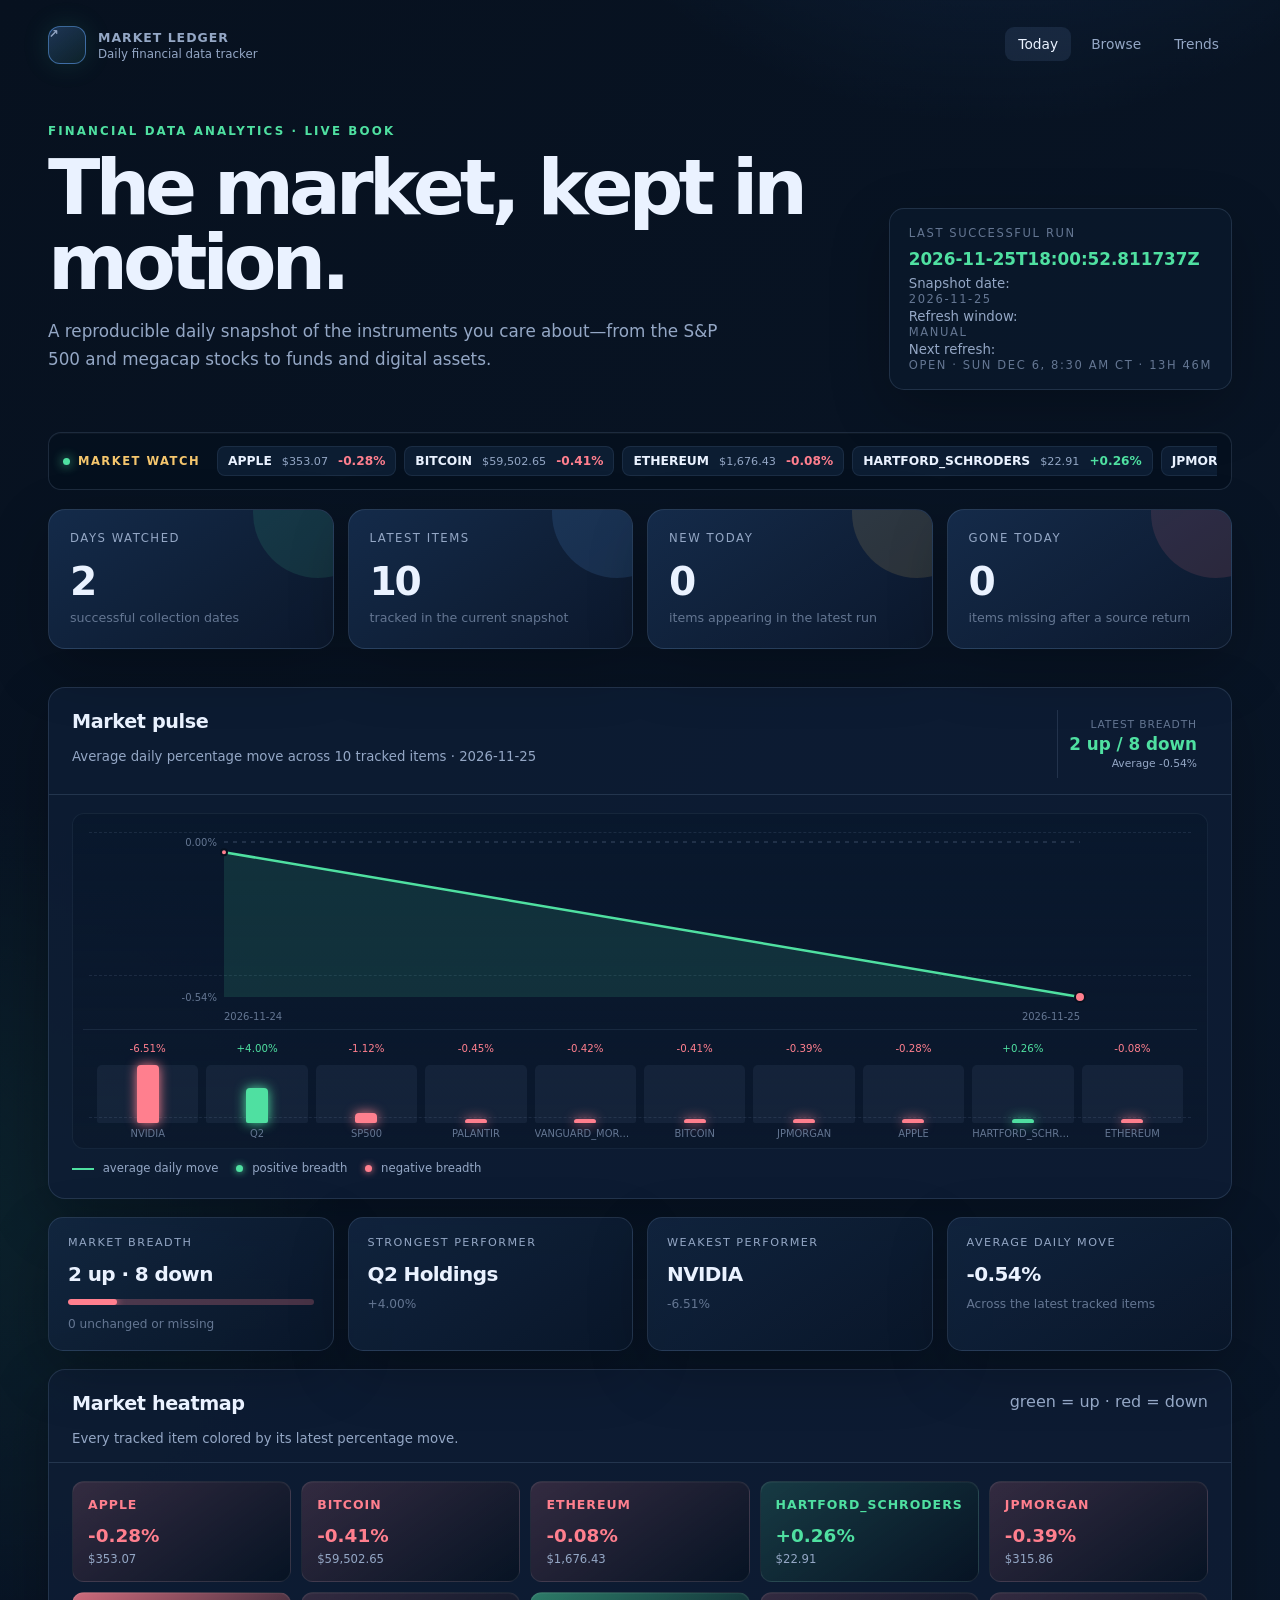
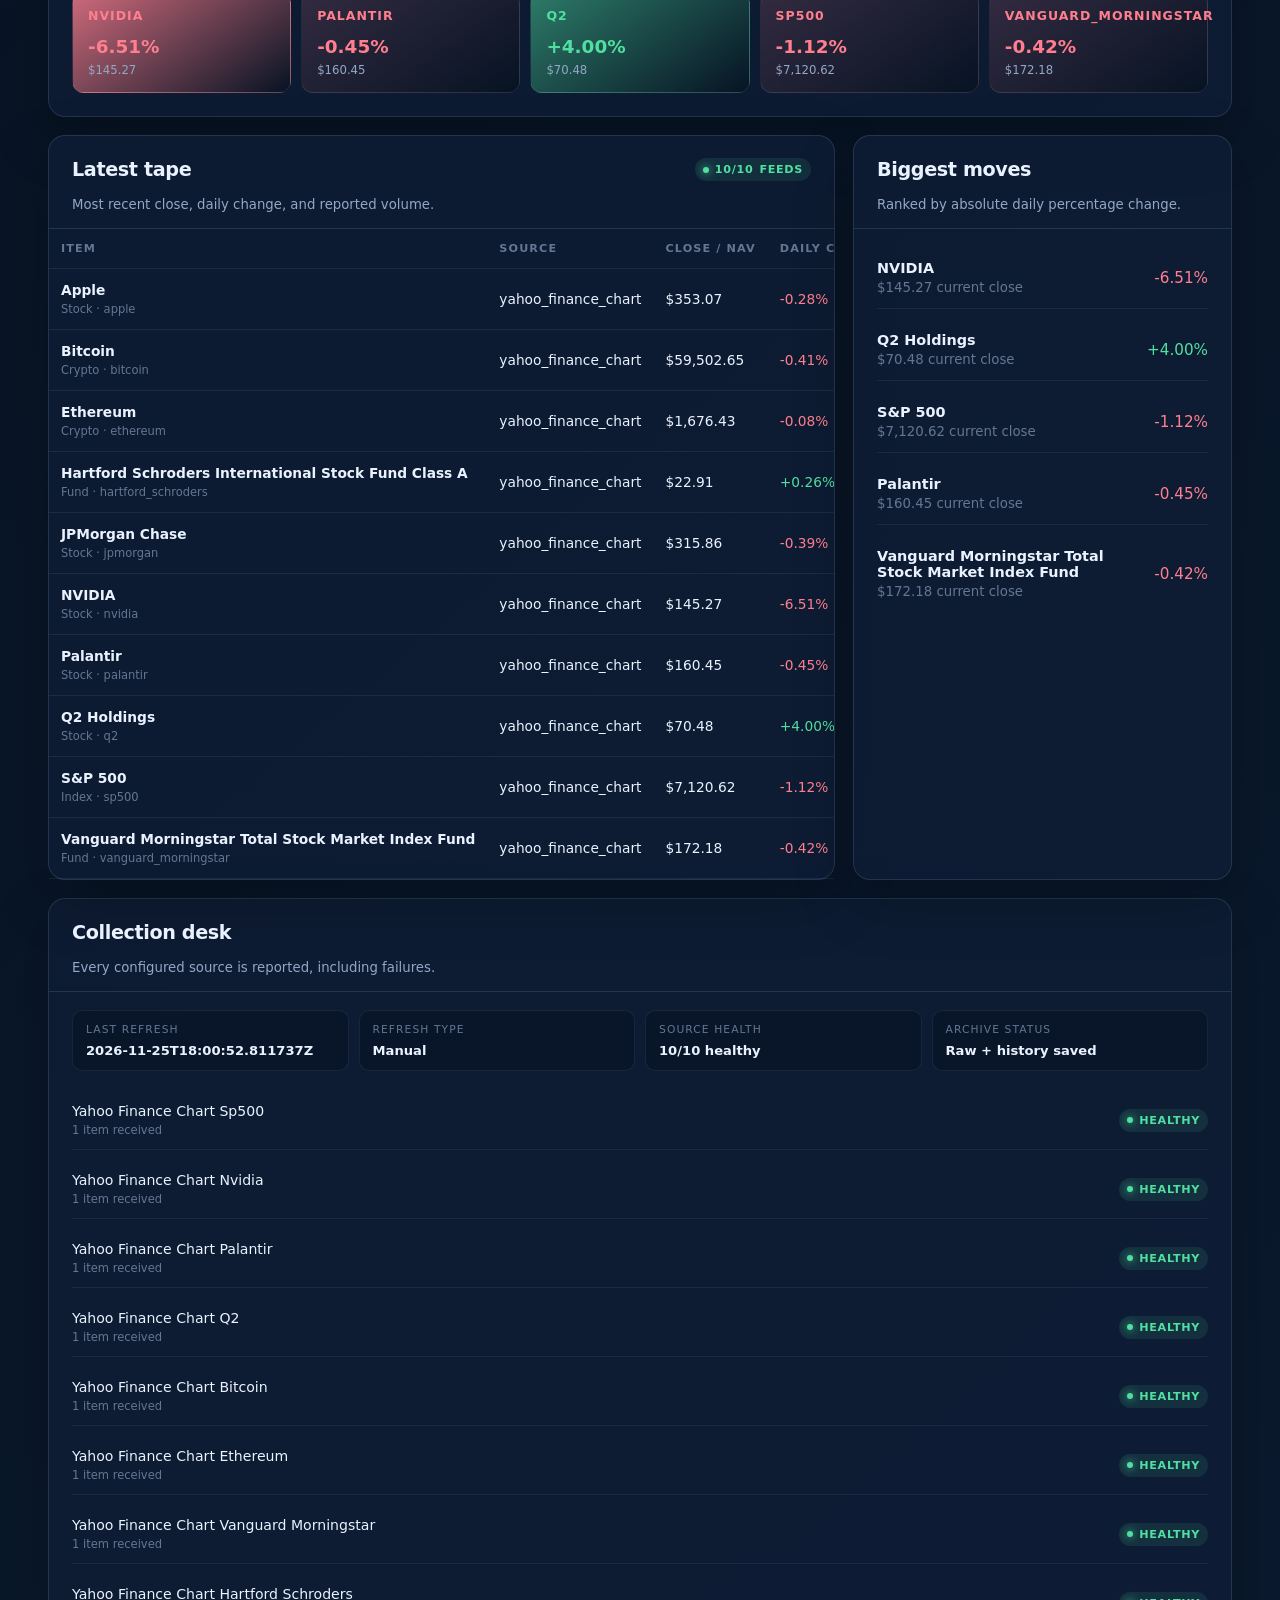
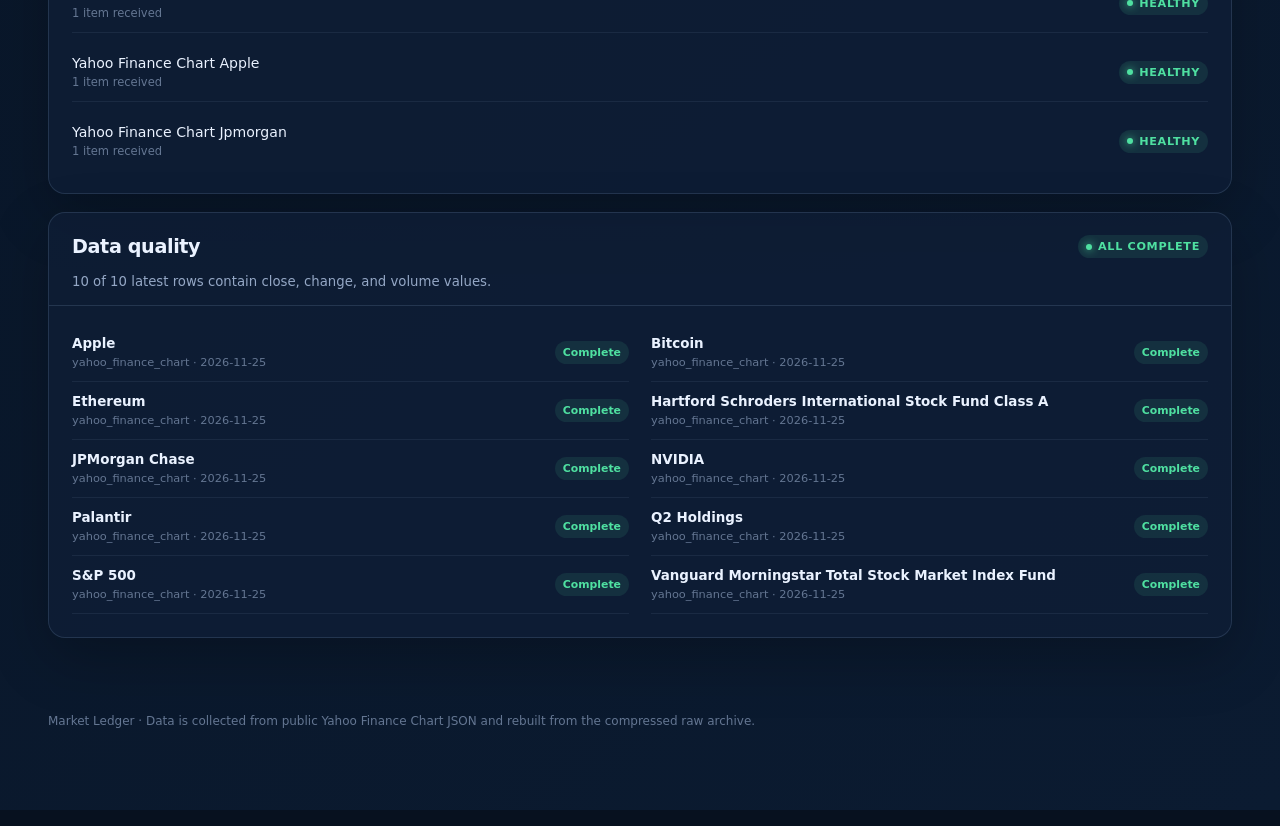
==== commit 5514b952: "Animate exchange-style market ticker" ====
--- a/site/index.html
+++ b/site/index.html
@@ -7,7 +7,7 @@
   <meta name="description" content="Daily market data tracker for ten stocks, funds, indexes, and crypto items.">
   <link rel="manifest" href="manifest.webmanifest">
   <link rel="icon" href="icon.svg" type="image/svg+xml">
-  <link rel="stylesheet" href="styles.css?v=market-terminal-4">
+  <link rel="stylesheet" href="styles.css?v=market-terminal-5">
   <title>Market Ledger · Today</title>
 </head>
 <body>
@@ -63,7 +63,7 @@
   </main>
   <footer class="footer">Market Ledger · Data is collected from public Yahoo Finance Chart JSON and rebuilt from the compressed raw archive.</footer>
   <p class="empty" data-error></p>
-  <script src="app.js?v=market-terminal-4" defer></script>
+  <script src="app.js?v=market-terminal-5" defer></script>
   <script>if ("serviceWorker" in navigator) navigator.serviceWorker.register("service-worker.js");</script>
 </body>
 </html>
--- a/site/styles.css
+++ b/site/styles.css
@@ -83,8 +83,11 @@
 .ticker-band { display: flex; align-items: center; gap: 17px; min-height: 58px; margin: 0 0 19px; padding: 9px 14px; overflow: hidden; border: 1px solid var(--line); border-radius: 13px; background: rgba(5, 16, 30, .72); box-shadow: inset 0 1px rgba(255, 255, 255, .03); }
 .ticker-label { display: flex; align-items: center; gap: 8px; flex: 0 0 auto; color: var(--gold); font-size: .72rem; font-weight: 800; letter-spacing: .13em; text-transform: uppercase; }
 .live-dot { width: 7px; height: 7px; border-radius: 50%; background: var(--green); box-shadow: 0 0 11px var(--green); }
-.ticker-track { display: flex; align-items: stretch; gap: 8px; min-width: 0; overflow-x: auto; scrollbar-width: none; }
-.ticker-track::-webkit-scrollbar { display: none; }
+.ticker-track { flex: 1; min-width: 0; overflow: hidden; }
+.ticker-marquee { display: flex; width: max-content; animation: ticker-pan 32s ease-in-out infinite alternate; will-change: transform; }
+.ticker-set { display: flex; align-items: stretch; gap: 8px; padding-right: 8px; }
+@keyframes ticker-pan { from { transform: translate3d(0, 0, 0); } to { transform: translate3d(-50%, 0, 0); } }
+.ticker-band:hover .ticker-marquee, .ticker-band:focus-within .ticker-marquee { animation-play-state: paused; }
 .ticker-chip { display: inline-flex; align-items: center; gap: 10px; flex: 0 0 auto; padding: 7px 10px; border: 1px solid rgba(157, 183, 220, .1); border-radius: 8px; background: rgba(22, 44, 74, .48); font-size: .76rem; }
 .ticker-chip strong { color: var(--ink); font-size: .77rem; }
 .ticker-chip small { color: var(--muted); font-size: .7rem; }
@@ -251,3 +254,7 @@
   .freshness-grid { grid-template-columns: 1fr 1fr; }
   .heatmap { grid-template-columns: repeat(2, minmax(0, 1fr)); }
 }
+
+@media (prefers-reduced-motion: reduce) {
+  .ticker-marquee { animation: none; transform: none; }
+}
